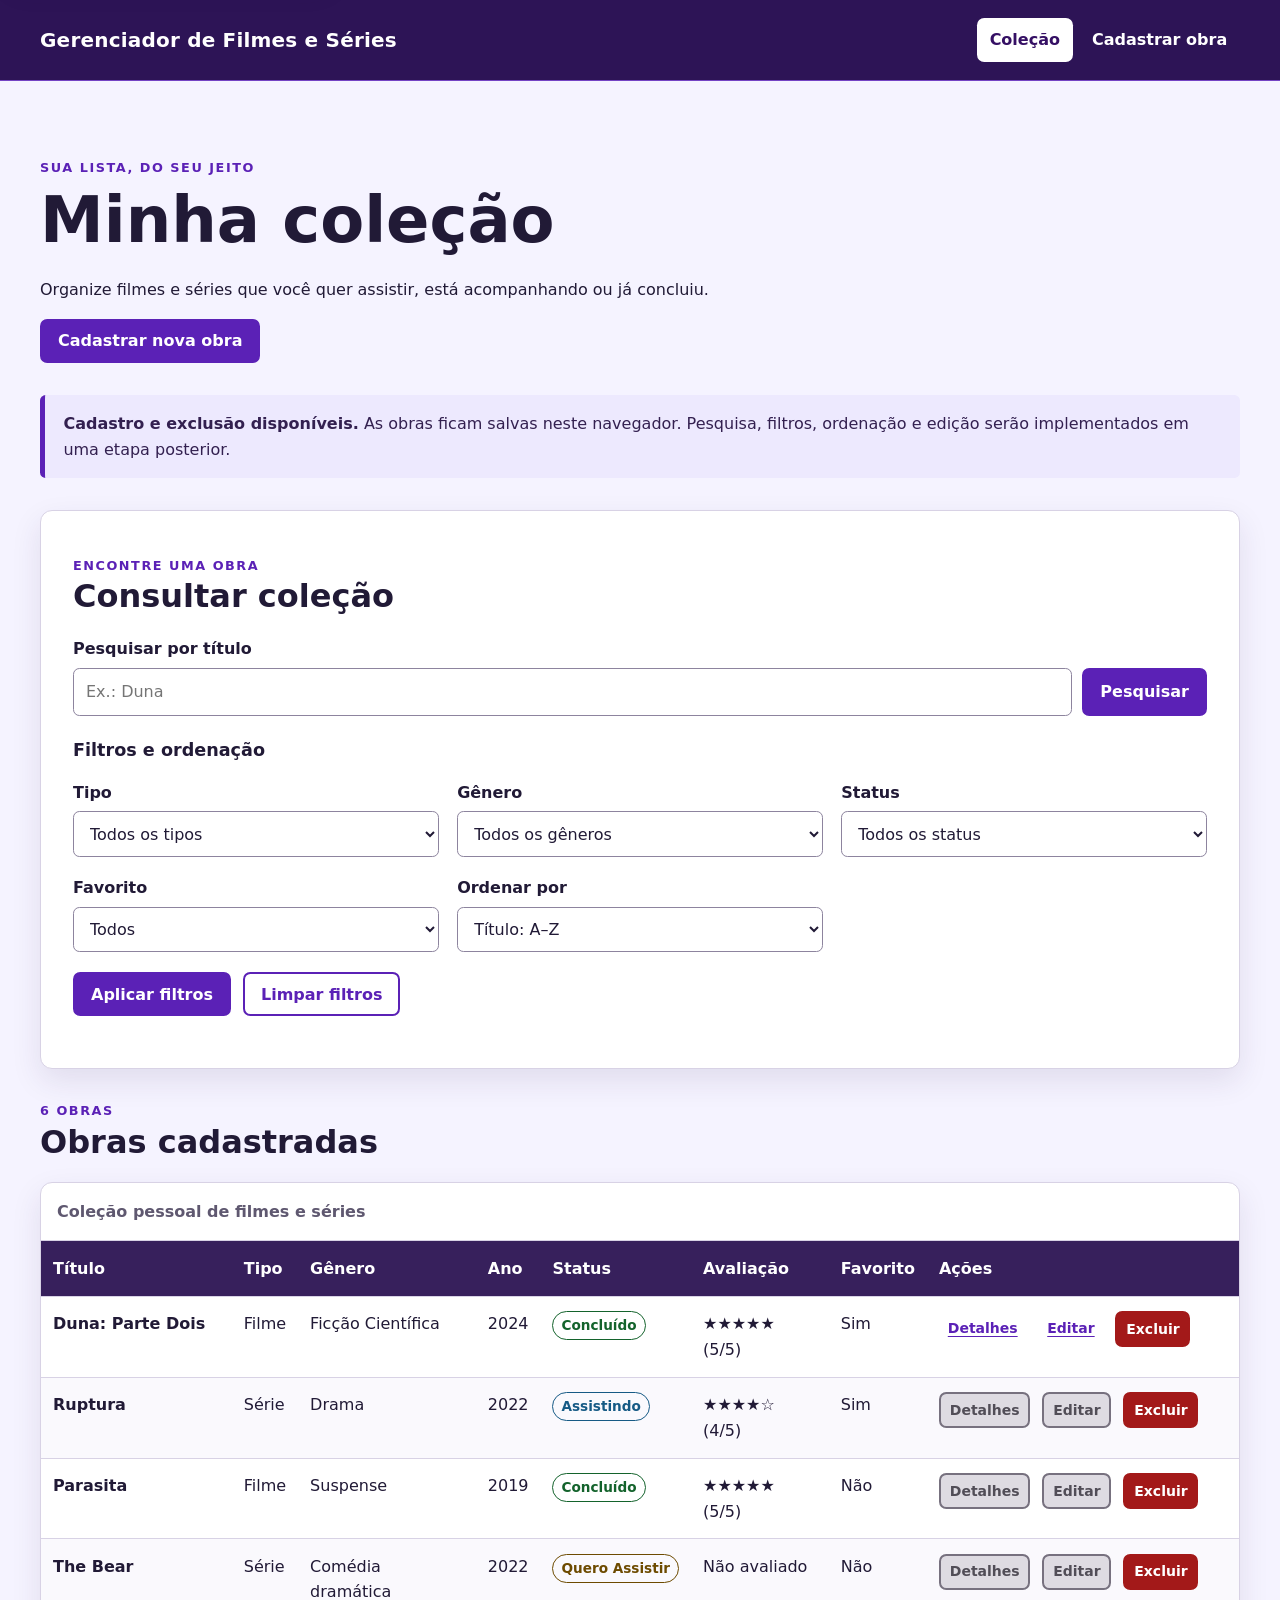
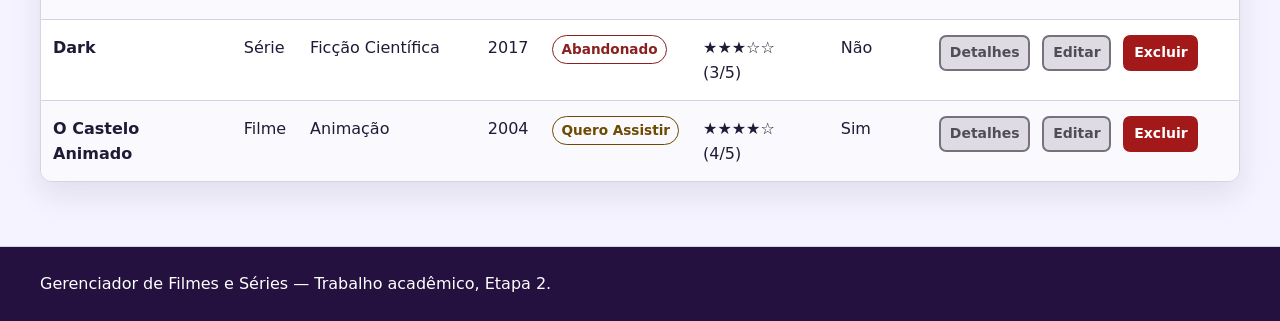
==== index.html @ 1528eb8b "first commit" ====
<!DOCTYPE html>
<html lang="pt-BR">
<head>
  <meta charset="UTF-8">
  <meta name="viewport" content="width=device-width, initial-scale=1.0">
  <meta name="description" content="Coleção pessoal do Gerenciador de Filmes e Séries.">
  <link rel="stylesheet" href="assets/css/style.css">
  <script src="assets/js/script.js" defer></script>
  <title>Coleção | Gerenciador de Filmes e Séries</title>
</head>
<body>
  <a class="skip-link" href="#conteudo-principal">Pular para o conteúdo principal</a>

  <header class="site-header">
    <div class="container">
      <p class="site-name">Gerenciador de Filmes e Séries</p>
      <nav aria-label="Navegação principal">
        <ul>
          <li><a href="index.html" aria-current="page">Coleção</a></li>
          <li><a href="pages/cadastro.html">Cadastrar obra</a></li>
        </ul>
      </nav>
    </div>
  </header>

  <main id="conteudo-principal" class="container page-content">
    <section class="hero" aria-labelledby="titulo-pagina">
      <p class="eyebrow">Sua lista, do seu jeito</p>
      <h1 id="titulo-pagina">Minha coleção</h1>
      <p>Organize filmes e séries que você quer assistir, está acompanhando ou já concluiu.</p>
      <a class="button-link" href="pages/cadastro.html">Cadastrar nova obra</a>
    </section>

    <aside class="static-notice" id="aviso-etapa" aria-label="Aviso sobre esta etapa">
      <strong>Cadastro e exclusão disponíveis.</strong> As obras ficam salvas neste navegador. Pesquisa, filtros, ordenação e edição serão implementados em uma etapa posterior.
    </aside>

    <section class="controls" aria-labelledby="titulo-consulta">
      <div class="section-heading">
        <p class="eyebrow">Encontre uma obra</p>
        <h2 id="titulo-consulta">Consultar coleção</h2>
      </div>

      <form class="search-form" role="search">
        <div class="field search-field">
          <label for="pesquisa">Pesquisar por título</label>
          <div class="inline-control">
            <input type="search" id="pesquisa" name="pesquisa" placeholder="Ex.: Duna" aria-describedby="aviso-etapa">
            <button type="button" aria-describedby="aviso-etapa">Pesquisar</button>
          </div>
        </div>
      </form>

      <form class="filter-form">
        <fieldset>
          <legend>Filtros e ordenação</legend>
          <div class="filters-grid">
            <div class="field">
              <label for="filtro-tipo">Tipo</label>
              <select id="filtro-tipo" name="tipo">
                <option value="todos">Todos os tipos</option>
                <option value="filme">Filme</option>
                <option value="serie">Série</option>
              </select>
            </div>

            <div class="field">
              <label for="filtro-genero">Gênero</label>
              <select id="filtro-genero" name="genero">
                <option value="todos">Todos os gêneros</option>
                <option value="animacao">Animação</option>
                <option value="comedia-dramatica">Comédia dramática</option>
                <option value="drama">Drama</option>
                <option value="ficcao-cientifica">Ficção Científica</option>
                <option value="suspense">Suspense</option>
              </select>
            </div>

            <div class="field">
              <label for="filtro-status">Status</label>
              <select id="filtro-status" name="status">
                <option value="todos">Todos os status</option>
                <option value="quero-assistir">Quero Assistir</option>
                <option value="assistindo">Assistindo</option>
                <option value="concluido">Concluído</option>
                <option value="abandonado">Abandonado</option>
              </select>
            </div>

            <div class="field">
              <label for="filtro-favorito">Favorito</label>
              <select id="filtro-favorito" name="favorito">
                <option value="todos">Todos</option>
                <option value="sim">Somente favoritos</option>
                <option value="nao">Somente não favoritos</option>
              </select>
            </div>

            <div class="field">
              <label for="ordenacao">Ordenar por</label>
              <select id="ordenacao" name="ordenacao">
                <option value="titulo-az">Título: A–Z</option>
                <option value="titulo-za">Título: Z–A</option>
                <option value="ano-recente">Ano: mais recente</option>
                <option value="ano-antigo">Ano: mais antigo</option>
                <option value="avaliacao-maior">Avaliação: maior primeiro</option>
                <option value="avaliacao-menor">Avaliação: menor primeiro</option>
              </select>
            </div>
          </div>

          <div class="form-actions">
            <button type="button" aria-describedby="aviso-etapa">Aplicar filtros</button>
            <button type="reset" class="button-secondary">Limpar filtros</button>
          </div>
        </fieldset>
      </form>
    </section>

    <section class="collection" aria-labelledby="titulo-colecao">
      <div class="section-heading">
        <p class="eyebrow" id="contador-obras">6 obras</p>
        <h2 id="titulo-colecao">Obras cadastradas</h2>
      </div>

      <p class="feedback" id="mensagem-colecao" role="status"></p>

      <div class="table-wrapper" tabindex="0" role="region" aria-label="Coleção de filmes e séries" aria-describedby="descricao-tabela">
        <p id="descricao-tabela" class="visually-hidden">Tabela com as obras cadastradas e controles para gerenciá-las.</p>
        <table>
          <caption>Coleção pessoal de filmes e séries</caption>
          <thead>
            <tr>
              <th scope="col">Título</th>
              <th scope="col">Tipo</th>
              <th scope="col">Gênero</th>
              <th scope="col">Ano</th>
              <th scope="col">Status</th>
              <th scope="col">Avaliação</th>
              <th scope="col">Favorito</th>
              <th scope="col">Ações</th>
            </tr>
          </thead>
          <tbody id="lista-obras">
            <tr>
              <th scope="row">Duna: Parte Dois</th>
              <td>Filme</td>
              <td>Ficção Científica</td>
              <td>2024</td>
              <td><span class="status status-completed">Concluído</span></td>
              <td><span aria-hidden="true">★★★★★</span><span class="visually-hidden">5 de 5 estrelas</span> <span class="rating-text">(5/5)</span></td>
              <td>Sim</td>
              <td>
                <div class="table-actions">
                  <a href="pages/detalhes.html" aria-label="Ver detalhes de Duna: Parte Dois">Detalhes</a>
                  <a href="pages/editar.html" aria-label="Editar Duna: Parte Dois">Editar</a>
                  <button type="button" class="button-danger" aria-label="Excluir Duna: Parte Dois">Excluir</button>
                </div>
              </td>
            </tr>
            <tr>
              <th scope="row">Ruptura</th>
              <td>Série</td>
              <td>Drama</td>
              <td>2022</td>
              <td><span class="status status-watching">Assistindo</span></td>
              <td><span aria-hidden="true">★★★★☆</span><span class="visually-hidden">4 de 5 estrelas</span> <span class="rating-text">(4/5)</span></td>
              <td>Sim</td>
              <td>
                <div class="table-actions">
                  <button type="button" disabled aria-label="Detalhes de Ruptura indisponíveis nesta demonstração">Detalhes</button>
                  <button type="button" disabled aria-label="Edição de Ruptura indisponível nesta demonstração">Editar</button>
                  <button type="button" class="button-danger" aria-label="Excluir Ruptura">Excluir</button>
                </div>
              </td>
            </tr>
            <tr>
              <th scope="row">Parasita</th>
              <td>Filme</td>
              <td>Suspense</td>
              <td>2019</td>
              <td><span class="status status-completed">Concluído</span></td>
              <td><span aria-hidden="true">★★★★★</span><span class="visually-hidden">5 de 5 estrelas</span> <span class="rating-text">(5/5)</span></td>
              <td>Não</td>
              <td>
                <div class="table-actions">
                  <button type="button" disabled aria-label="Detalhes de Parasita indisponíveis nesta demonstração">Detalhes</button>
                  <button type="button" disabled aria-label="Edição de Parasita indisponível nesta demonstração">Editar</button>
                  <button type="button" class="button-danger" aria-label="Excluir Parasita">Excluir</button>
                </div>
              </td>
            </tr>
            <tr>
              <th scope="row">The Bear</th>
              <td>Série</td>
              <td>Comédia dramática</td>
              <td>2022</td>
              <td><span class="status status-planned">Quero Assistir</span></td>
              <td>Não avaliado</td>
              <td>Não</td>
              <td>
                <div class="table-actions">
                  <button type="button" disabled aria-label="Detalhes de The Bear indisponíveis nesta demonstração">Detalhes</button>
                  <button type="button" disabled aria-label="Edição de The Bear indisponível nesta demonstração">Editar</button>
                  <button type="button" class="button-danger" aria-label="Excluir The Bear">Excluir</button>
                </div>
              </td>
            </tr>
            <tr>
              <th scope="row">Dark</th>
              <td>Série</td>
              <td>Ficção Científica</td>
              <td>2017</td>
              <td><span class="status status-abandoned">Abandonado</span></td>
              <td><span aria-hidden="true">★★★☆☆</span><span class="visually-hidden">3 de 5 estrelas</span> <span class="rating-text">(3/5)</span></td>
              <td>Não</td>
              <td>
                <div class="table-actions">
                  <button type="button" disabled aria-label="Detalhes de Dark indisponíveis nesta demonstração">Detalhes</button>
                  <button type="button" disabled aria-label="Edição de Dark indisponível nesta demonstração">Editar</button>
                  <button type="button" class="button-danger" aria-label="Excluir Dark">Excluir</button>
                </div>
              </td>
            </tr>
            <tr>
              <th scope="row">O Castelo Animado</th>
              <td>Filme</td>
              <td>Animação</td>
              <td>2004</td>
              <td><span class="status status-planned">Quero Assistir</span></td>
              <td><span aria-hidden="true">★★★★☆</span><span class="visually-hidden">4 de 5 estrelas</span> <span class="rating-text">(4/5)</span></td>
              <td>Sim</td>
              <td>
                <div class="table-actions">
                  <button type="button" disabled aria-label="Detalhes de O Castelo Animado indisponíveis nesta demonstração">Detalhes</button>
                  <button type="button" disabled aria-label="Edição de O Castelo Animado indisponível nesta demonstração">Editar</button>
                  <button type="button" class="button-danger" aria-label="Excluir O Castelo Animado">Excluir</button>
                </div>
              </td>
            </tr>
          </tbody>
        </table>
      </div>
    </section>
  </main>

  <footer class="site-footer">
    <div class="container">
      <p>Gerenciador de Filmes e Séries — Trabalho acadêmico, Etapa 2.</p>
    </div>
  </footer>
</body>
</html>
---- assets/css/style.css ----
:root {
  color-scheme: light;
  --background: #f5f3ff;
  --surface: #ffffff;
  --surface-muted: #ede9fe;
  --text: #211a36;
  --muted: #5f5870;
  --primary: #5b21b6;
  --primary-dark: #401580;
  --border: #d8d2e5;
  --danger: #a31919;
  --danger-dark: #761111;
  --focus: #f59e0b;
  --shadow: 0 12px 30px rgb(46 31 78 / 10%);
  --radius: 0.75rem;
}

*,
*::before,
*::after {
  box-sizing: border-box;
}

html {
  scroll-behavior: smooth;
}

body {
  min-height: 100vh;
  margin: 0;
  display: flex;
  flex-direction: column;
  background: var(--background);
  color: var(--text);
  font-family: system-ui, -apple-system, BlinkMacSystemFont, "Segoe UI", sans-serif;
  font-size: 1rem;
  line-height: 1.6;
}

a {
  color: var(--primary);
  font-weight: 650;
  text-underline-offset: 0.2em;
}

a:hover {
  color: var(--primary-dark);
}

:focus-visible {
  outline: 3px solid var(--focus);
  outline-offset: 3px;
}

.container {
  width: min(100% - 2rem, 75rem);
  margin-inline: auto;
}

.skip-link {
  position: fixed;
  z-index: 10;
  top: 0.75rem;
  left: 0.75rem;
  padding: 0.65rem 1rem;
  transform: translateY(-180%);
  border-radius: 0.4rem;
  background: var(--surface);
  color: var(--primary-dark);
  box-shadow: var(--shadow);
}

.skip-link:focus {
  transform: translateY(0);
}

.site-header {
  border-bottom: 1px solid #7443c4;
  background: #2d1456;
  color: #fff;
}

.site-header .container {
  display: flex;
  align-items: center;
  justify-content: space-between;
  gap: 1.5rem;
  min-height: 5rem;
}

.site-name {
  margin: 0;
  font-size: clamp(1rem, 3vw, 1.25rem);
  font-weight: 800;
  letter-spacing: 0.01em;
}

nav ul {
  display: flex;
  flex-wrap: wrap;
  gap: 0.4rem;
  margin: 0;
  padding: 0;
  list-style: none;
}

nav a {
  display: block;
  padding: 0.55rem 0.8rem;
  border-radius: 0.45rem;
  color: #fff;
  text-decoration: none;
}

nav a:hover,
nav a[aria-current="page"] {
  background: #fff;
  color: #351064;
}

.page-content {
  flex: 1;
  padding-block: clamp(2rem, 5vw, 4rem);
}

.hero,
.page-intro {
  max-width: 50rem;
  margin-bottom: 2rem;
}

.hero h1,
.page-intro h1 {
  margin-block: 0.1em 0.35em;
  font-size: clamp(2.1rem, 6vw, 4rem);
  line-height: 1.1;
}

.page-intro h1 {
  font-size: clamp(2rem, 5vw, 3.25rem);
}

h2 {
  margin-top: 0;
  font-size: clamp(1.4rem, 3vw, 2rem);
  line-height: 1.25;
}

.eyebrow {
  margin-bottom: 0;
  color: var(--primary);
  font-size: 0.8rem;
  font-weight: 800;
  letter-spacing: 0.12em;
  text-transform: uppercase;
}

.section-heading {
  margin-bottom: 1.25rem;
}

.section-heading h2 {
  margin-bottom: 0;
}

.static-notice {
  margin-block: 1.5rem;
  padding: 1rem 1.15rem;
  border-left: 0.35rem solid var(--primary);
  border-radius: 0.35rem;
  background: var(--surface-muted);
  color: #332050;
}

.controls,
.collection,
.details-card,
form {
  margin-top: 2rem;
}

.controls,
.details-card,
form:not(.search-form):not(.filter-form) {
  padding: clamp(1.1rem, 3vw, 2rem);
  border: 1px solid var(--border);
  border-radius: var(--radius);
  background: var(--surface);
  box-shadow: var(--shadow);
}

.search-form,
.filter-form {
  margin-block: 1.25rem;
}

fieldset {
  min-width: 0;
  margin: 0;
  padding: 0;
  border: 0;
}

legend {
  margin-bottom: 1rem;
  padding: 0;
  font-size: 1.1rem;
  font-weight: 800;
}

.form-grid,
.filters-grid {
  display: grid;
  grid-template-columns: repeat(2, minmax(0, 1fr));
  gap: 1.15rem;
}

.filters-grid {
  grid-template-columns: repeat(3, minmax(0, 1fr));
}

.field {
  min-width: 0;
}

.field-wide {
  grid-column: 1 / -1;
}

label {
  display: block;
  margin-bottom: 0.35rem;
  font-weight: 750;
}

input,
select,
textarea,
button {
  font: inherit;
}

input:not([type="checkbox"]),
select,
textarea {
  width: 100%;
  min-height: 2.85rem;
  padding: 0.65rem 0.75rem;
  border: 1px solid #8d849e;
  border-radius: 0.4rem;
  background: #fff;
  color: var(--text);
}

textarea {
  min-height: 7.5rem;
  resize: vertical;
}

small {
  display: block;
  margin-top: 0.3rem;
  color: var(--muted);
}

.checkbox-field {
  display: flex;
  align-items: center;
  gap: 0.65rem;
}

.checkbox-field input {
  width: 1.25rem;
  height: 1.25rem;
  margin: 0;
  accent-color: var(--primary);
}

.checkbox-field label {
  margin: 0;
}

.inline-control {
  display: flex;
  gap: 0.65rem;
}

.inline-control input {
  flex: 1;
}

button,
.button-link {
  display: inline-flex;
  min-height: 2.75rem;
  align-items: center;
  justify-content: center;
  padding: 0.6rem 1rem;
  border: 2px solid var(--primary);
  border-radius: 0.45rem;
  background: var(--primary);
  color: #fff;
  font-weight: 750;
  line-height: 1.2;
  text-decoration: none;
  cursor: pointer;
}

button:hover,
.button-link:hover {
  border-color: var(--primary-dark);
  background: var(--primary-dark);
  color: #fff;
}

button:disabled {
  border-color: #77717f;
  background: #dedbe2;
  color: #514d57;
  cursor: not-allowed;
}

.button-secondary {
  background: transparent;
  color: var(--primary);
}

.button-secondary:hover {
  color: #fff;
}

.button-danger {
  border-color: var(--danger);
  background: var(--danger);
}

.button-danger:hover {
  border-color: var(--danger-dark);
  background: var(--danger-dark);
}

.form-actions,
.table-actions {
  display: flex;
  flex-wrap: wrap;
  align-items: center;
  gap: 0.75rem;
}

.form-actions {
  margin-top: 1.25rem;
}

.table-wrapper {
  overflow-x: auto;
  border: 1px solid var(--border);
  border-radius: var(--radius);
  background: var(--surface);
  box-shadow: var(--shadow);
}

table {
  width: 100%;
  min-width: 70rem;
  border-collapse: collapse;
}

caption {
  padding: 1rem;
  color: var(--muted);
  font-weight: 650;
  text-align: left;
}

th,
td {
  padding: 0.9rem 0.75rem;
  border-top: 1px solid var(--border);
  text-align: left;
  vertical-align: top;
}

thead th {
  background: #37205c;
  color: #fff;
  white-space: nowrap;
}

tbody tr:nth-child(even) {
  background: #faf9fd;
}

.table-actions {
  min-width: 18rem;
}

.table-actions button,
.table-actions a {
  min-height: 2.25rem;
  padding: 0.35rem 0.55rem;
  font-size: 0.875rem;
}

.status {
  display: inline-block;
  padding: 0.18rem 0.5rem;
  border: 1px solid currentColor;
  border-radius: 999px;
  font-size: 0.85rem;
  font-weight: 750;
  white-space: nowrap;
}

.status-completed {
  color: #14632c;
}

.status-watching {
  color: #165a85;
}

.status-planned {
  color: #6d4b00;
}

.status-abandoned {
  color: #8b2020;
}

.feedback {
  margin-block: 0 1.25rem;
  padding: 0.85rem 1.15rem;
  border-left: 0.35rem solid #14632c;
  border-radius: 0.35rem;
  background: #e7f6ec;
  color: #14632c;
  font-weight: 650;
}

.feedback:empty {
  margin: 0;
  padding: 0;
  border: 0;
}

.rating-text {
  white-space: nowrap;
}

.details-list {
  display: grid;
  grid-template-columns: repeat(2, minmax(0, 1fr));
  gap: 1rem;
  margin: 0;
}

.details-list > div {
  padding: 1rem;
  border-radius: 0.5rem;
  background: #f8f6fc;
}

.details-list .details-wide {
  grid-column: 1 / -1;
}

.details-list dt {
  color: var(--muted);
  font-size: 0.85rem;
  font-weight: 750;
  text-transform: uppercase;
}

.details-list dd {
  margin: 0.25rem 0 0;
  font-weight: 650;
}

.site-footer {
  margin-top: auto;
  padding-block: 1.5rem;
  border-top: 1px solid var(--border);
  background: #24113f;
  color: #fff;
}

.site-footer p {
  margin: 0;
}

.visually-hidden {
  position: absolute;
  width: 1px;
  height: 1px;
  padding: 0;
  margin: -1px;
  overflow: hidden;
  clip: rect(0, 0, 0, 0);
  white-space: nowrap;
  border: 0;
}

@media (max-width: 48rem) {
  .site-header .container {
    align-items: flex-start;
    flex-direction: column;
    gap: 0.75rem;
    padding-block: 1rem;
  }

  .form-grid,
  .filters-grid,
  .details-list {
    grid-template-columns: 1fr;
  }

  .details-list .details-wide {
    grid-column: auto;
  }

  .inline-control {
    align-items: stretch;
    flex-direction: column;
  }
}

@media (max-width: 30rem) {
  .container {
    width: min(100% - 1rem, 75rem);
  }

  nav ul,
  nav li {
    width: 100%;
  }

  .form-actions > *,
  .inline-control button {
    width: 100%;
  }
}

@media (prefers-reduced-motion: reduce) {
  html {
    scroll-behavior: auto;
  }
}
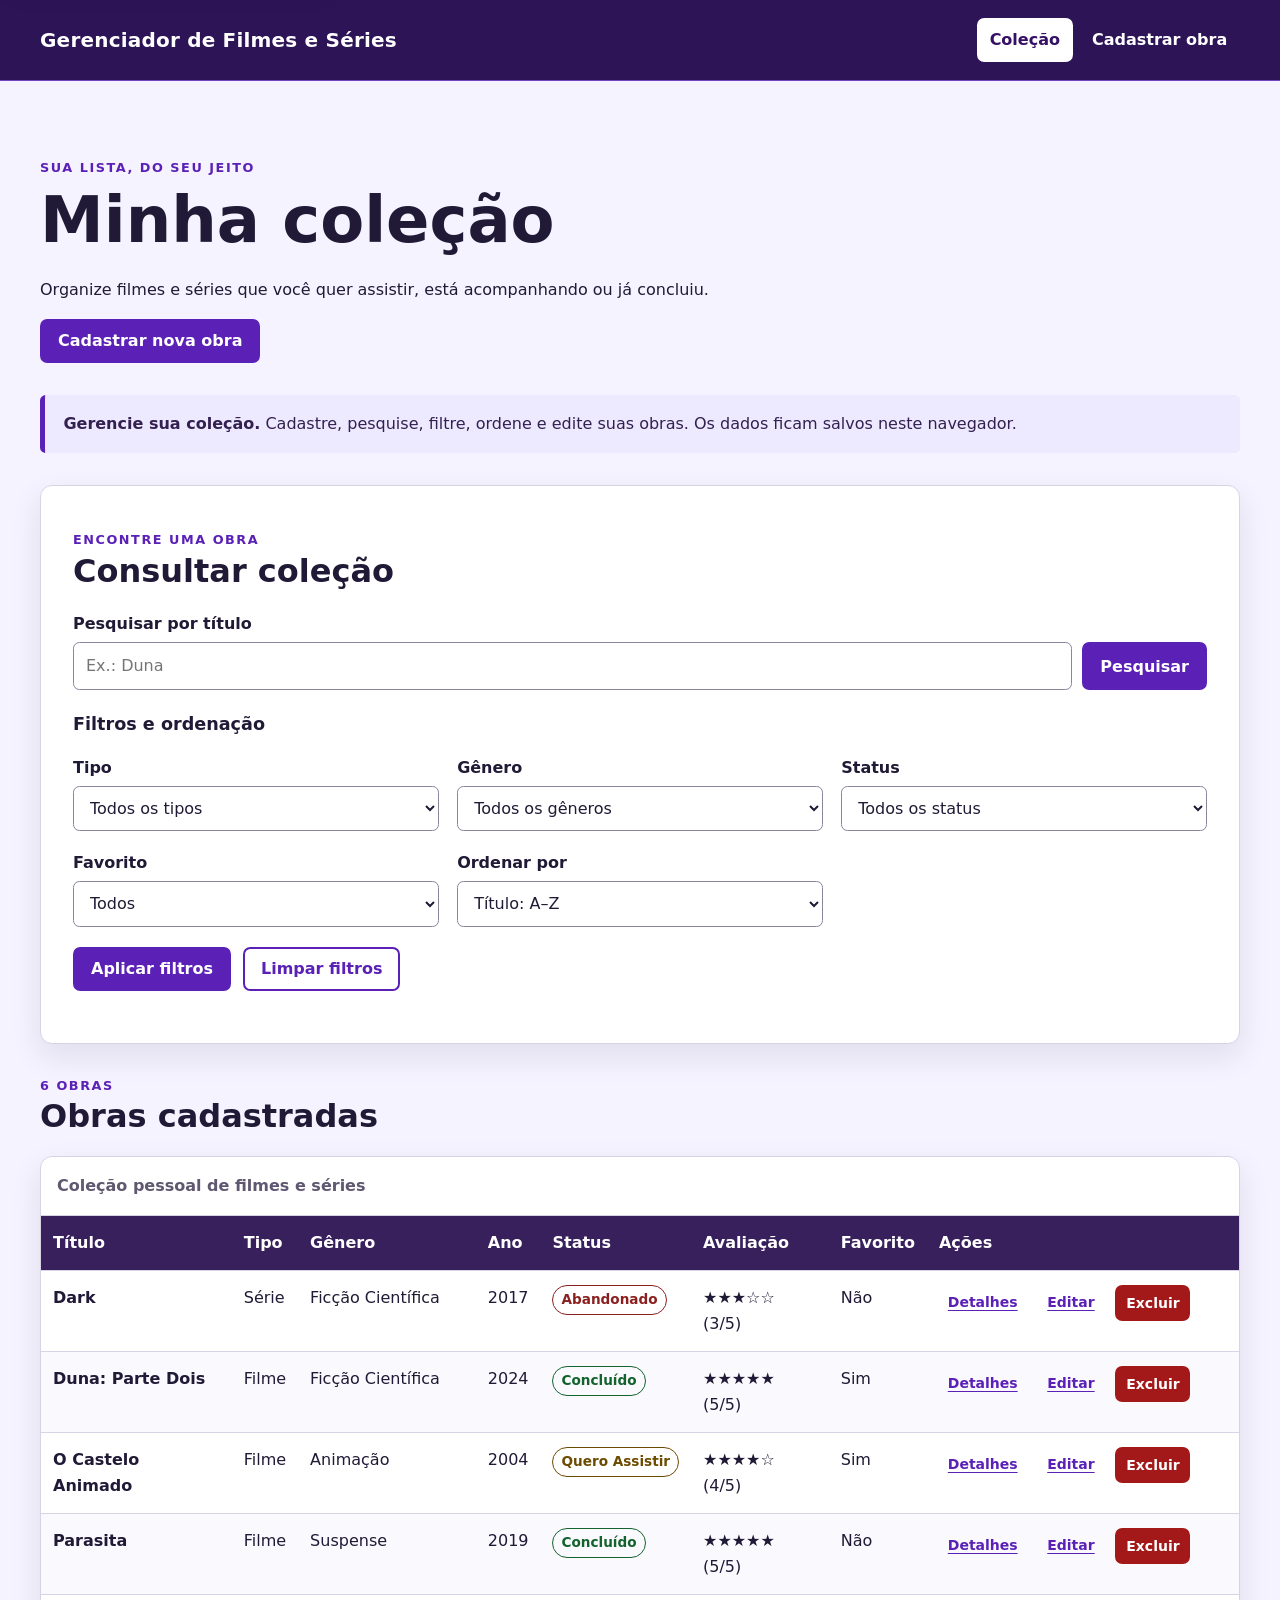
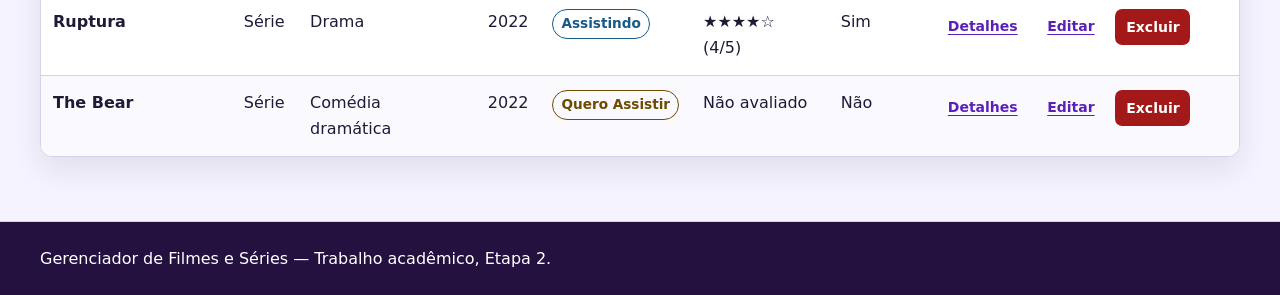
==== commit ef21cdc1: "feat: conclui interface e documentacao da etapa 3" ====
--- a/index.html
+++ b/index.html
@@ -32,7 +32,7 @@
     </section>
 
     <aside class="static-notice" id="aviso-etapa" aria-label="Aviso sobre esta etapa">
-      <strong>Cadastro e exclusão disponíveis.</strong> As obras ficam salvas neste navegador. Pesquisa, filtros, ordenação e edição serão implementados em uma etapa posterior.
+      <strong>Gerencie sua coleção.</strong> Cadastre, pesquise, filtre, ordene e edite suas obras. Os dados ficam salvos neste navegador.
     </aside>
 
     <section class="controls" aria-labelledby="titulo-consulta">
@@ -46,7 +46,7 @@
           <label for="pesquisa">Pesquisar por título</label>
           <div class="inline-control">
             <input type="search" id="pesquisa" name="pesquisa" placeholder="Ex.: Duna" aria-describedby="aviso-etapa">
-            <button type="button" aria-describedby="aviso-etapa">Pesquisar</button>
+            <button type="submit" aria-describedby="aviso-etapa">Pesquisar</button>
           </div>
         </div>
       </form>
@@ -110,7 +110,7 @@
           </div>
 
           <div class="form-actions">
-            <button type="button" aria-describedby="aviso-etapa">Aplicar filtros</button>
+            <button type="button" id="aplicar-filtros" aria-describedby="aviso-etapa">Aplicar filtros</button>
             <button type="reset" class="button-secondary">Limpar filtros</button>
           </div>
         </fieldset>
--- a/assets/css/style.css
+++ b/assets/css/style.css
@@ -189,6 +189,24 @@
   box-shadow: var(--shadow);
 }
 
+.api-search,
+.api-result {
+  padding: 1.25rem;
+  margin-block: 1rem;
+  border: 1px solid var(--border, #d7dce2);
+  border-radius: 0.75rem;
+  background: var(--surface, #fff);
+}
+
+.api-results {
+  display: grid;
+  grid-template-columns: repeat(auto-fit, minmax(min(100%, 16rem), 1fr));
+  gap: 1rem;
+}
+
+.api-result h3 { margin-top: 0; }
+.api-result p { line-height: 1.5; }
+
 .search-form,
 .filter-form {
   margin-block: 1.25rem;
